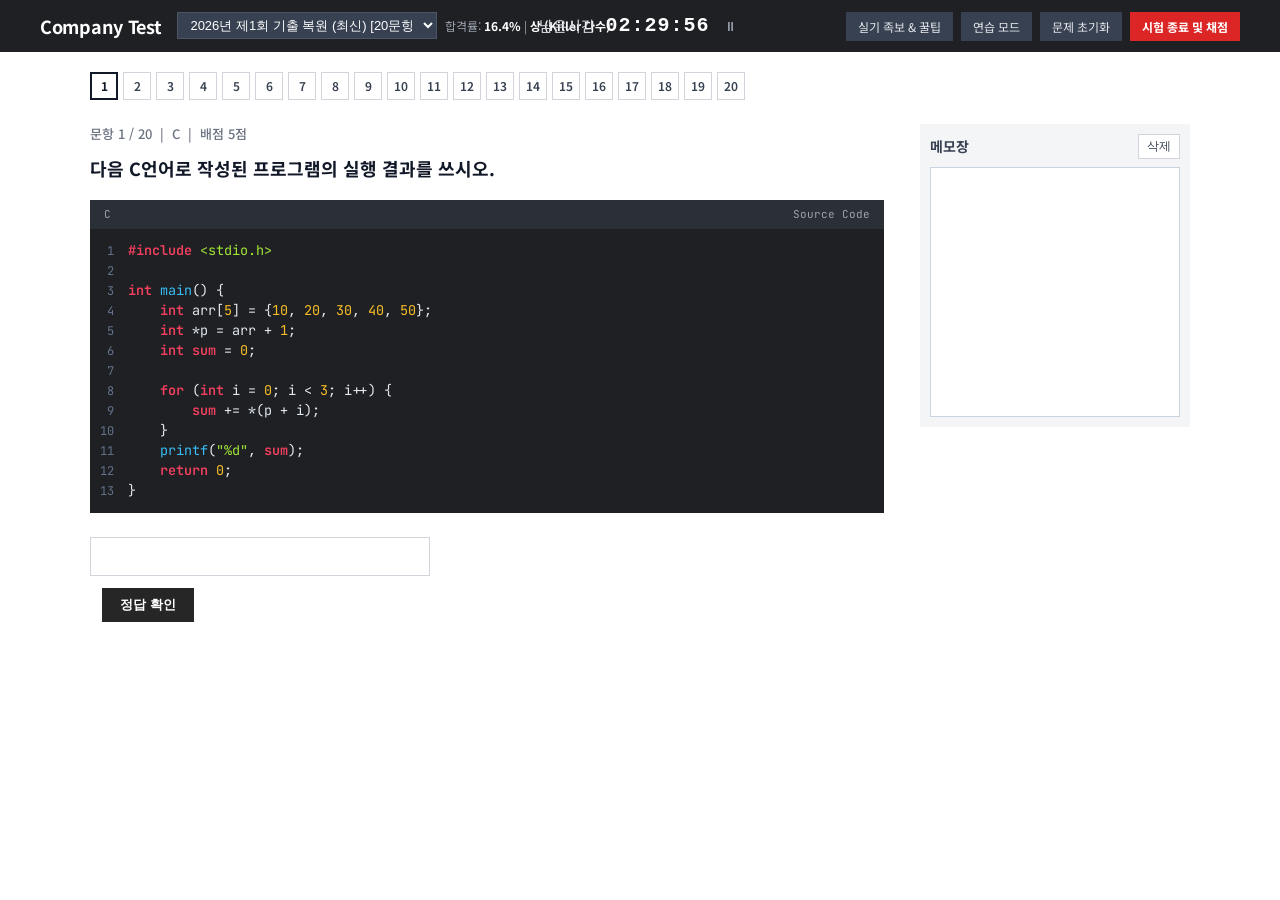
==== index.html @ 59c5ac60 "first commit" ====
<!DOCTYPE html>
<html lang="ko">
<head>
  <meta charset="UTF-8">
  <meta name="viewport" content="width=device-width, initial-scale=1.0">
  <title>정보처리기사 실기 벼락치기 - Professional CBT Test Engine</title>

  <!-- Web Fonts -->
  <link rel="preconnect" href="https://fonts.googleapis.com">
  <link rel="preconnect" href="https://fonts.gstatic.com" crossorigin>
  <link href="https://fonts.googleapis.com/css2?family=JetBrains+Mono:wght@400;600;700&family=Noto+Sans+KR:wght@400;500;600;700;800&display=swap" rel="stylesheet">
  
  <!-- Main Stylesheet -->
  <link rel="stylesheet" href="styles.css">
</head>
<body>

  <!-- Top Header Navigation (companyTest 1:1) -->
  <header class="top-header">
    <div class="header-left-group">
      <div class="header-logo">Company Test</div>
      <div class="header-subject-tabs" id="subjectTabs">
        <select id="examSelect" class="exam-select-dropdown" title="회차 선택"></select>
        <span class="exam-meta-text">합격률: <strong id="examPassRate">-</strong> | <strong id="examDifficulty">-</strong></span>
      </div>
    </div>

    <!-- Center Timer -->
    <div class="header-center-timer">
      <span class="timer-label">남은시간</span>
      <span class="timer-val" id="timerDisplay">02:30:00</span>
      <button class="timer-btn-toggle" id="btnToggleTimer" title="일시정지/재개">⏸</button>
    </div>

    <!-- Right Controls -->
    <div class="header-right-tools">
      <button class="btn-file-load" id="btnOpenCheatsheet">실기 족보 &amp; 꿀팁</button>
      <button class="btn-file-load" id="modePractice">연습 모드</button>
      <button class="btn-file-load" id="modeReal" style="display:none;">실전 모드</button>
      <button class="btn-file-load" id="btnResetExam">문제 초기화</button>
      <button class="btn-file-load btn-submit" id="btnSubmitExam">시험 종료 및 채점</button>
    </div>
  </header>

  <!-- Retake Mode Alert Banner -->
  <div class="retake-banner" id="retakeBanner" style="display: none;">
    <span id="retakeBannerText">오답 복습 모드 진행 중</span>
    <button class="btn-exit-retake" id="btnExitRetake">전체 회차로 복귀</button>
  </div>

  <!-- Main Exam Wrapper (companyTest 1:1) -->
  <div class="exam-wrapper">
    <!-- Question Boxes Bar -->
    <div class="question-boxes-bar" id="questionBoxesContainer"></div>

    <div class="main-workspace">
      <!-- Problem Section (Completely Borderless) -->
      <section class="problem-section">
        <div class="problem-meta-info">
          <span id="qNumBadge">문항 1</span> &nbsp;|&nbsp;
          <span id="qCategoryBadge">C 언어</span> &nbsp;|&nbsp;
          <span id="qPointsBadge">배점 5점</span>
        </div>

        <div class="question-prompt" id="questionPrompt">문제를 불러오는 중입니다...</div>

        <div class="passage-text" id="passageBox" style="display: none;"></div>

        <div class="code-container" id="codeContainer" style="display: none;">
          <div class="code-header">
            <span id="codeLang">C</span>
            <span>Source Code</span>
          </div>
          <pre class="code-block" id="codeBlock"></pre>
        </div>

        <div class="answer-section">
          <div class="answer-input-group" id="answerInputGroup"></div>
          <div class="answer-controls">
            <span class="answer-status-msg" id="answerStatusMsg"></span>
            <button class="btn-check-answer" id="btnCheckAnswer">정답 확인</button>
          </div>
        </div>

        <div class="explanation-card" id="explanationCard">
          <div class="exp-correct-answer" id="expCorrectAnswer"></div>
          <div class="exp-trap-box" id="expTrapBox" style="display: none;"></div>
          <div class="trace-table-container" id="expTraceContainer" style="display: none;">
            <div class="trace-box-header">
              <span class="trace-box-title">루프 변수 추적표</span>
            </div>
            <table class="trace-table" id="expTraceTable"></table>
          </div>
          <div class="exp-body-text" id="expBodyText"></div>
        </div>
      </section>

      <!-- Right Tools Column (companyTest-style Memo Pad) -->
      <aside class="tools-column">
        <div class="tool-card">
          <div class="tool-header-row">
            <span class="tool-label">메모장</span>
            <button class="btn-memo-clear" id="btnClear">삭제</button>
          </div>
          <div class="memo-canvas-box" id="memoBox">
            <canvas id="memoCanvas" width="250" height="250"></canvas>
          </div>
        </div>
      </aside>
    </div>
  </div>

  <!-- Score & Review Modal -->
  <div class="modal-backdrop" id="scoreModal">
    <div class="modal-container">
      <div class="modal-header">
        <span class="modal-title">시험 종료 및 종합 채점 결과</span>
      </div>

      <div class="modal-body">
        <div class="score-banner" id="scoreBanner">
          <div class="score-title" id="scoreTitle">최종 취득 점수</div>
          <div class="score-big-number" id="scoreBigNumber">0점</div>
          <div class="score-judgment" id="scoreJudgment">합격 여부 판정 중</div>
        </div>

        <div class="category-stats-grid">
          <div class="cat-stat-card">
            <div class="cat-stat-title">프로그래밍 (C/Java/Python)</div>
            <div class="cat-stat-score" id="progStatScore">0 / 0</div>
          </div>
          <div class="cat-stat-card">
            <div class="cat-stat-title">데이터베이스 (SQL)</div>
            <div class="cat-stat-score" id="dbStatScore">0 / 0</div>
          </div>
          <div class="cat-stat-card">
            <div class="cat-stat-title">소프트웨어 설계/보안/네트워크</div>
            <div class="cat-stat-score" id="theoryStatScore">0 / 0</div>
          </div>
        </div>

        <div class="score-question-review">
          <div style="font-size: 13.5px; font-weight: 700; color: #334155; margin-bottom: 6px;">
            문항별 정오표 (클릭 시 해당 문항으로 이동)
          </div>
          <div class="review-grid" id="reviewGrid"></div>
        </div>
      </div>

      <div class="modal-footer">
        <button class="btn-modal secondary" id="btnCloseModal">닫기</button>
        <button class="btn-modal primary" id="btnViewAllExp">해설 복습 모드</button>
        <button class="btn-modal secondary" id="btnRestartFull">처음부터 다시 풀기</button>
        <button class="btn-modal danger" id="btnRetakeWrong">🔥 틀린 문제만 다시 풀기</button>
      </div>
    </div>
  </div>

  <!-- Cheatsheet & Tips Modal -->
  <div class="modal-backdrop" id="cheatsheetModal">
    <div class="modal-container cheatsheet-modal-box">
      <div class="modal-header">
        <span class="modal-title">📑 실기 족보 요약 &amp; 벼락치기 공부 꿀팁</span>
        <button class="btn-modal-close-icon" id="btnCloseCheatsheet">✕</button>
      </div>

      <div class="cheatsheet-nav-tabs" id="csTabs">
        <button class="cs-tab-btn active" data-tab="part1">족보 1탄: SW설계/공학</button>
        <button class="cs-tab-btn" data-tab="part2">족보 2탄: DB &amp; SQL</button>
        <button class="cs-tab-btn" data-tab="part3">족보 3탄: 보안 &amp; 네트워크</button>
        <button class="cs-tab-btn" data-tab="tips">⚡ 3주 벼락치기 꿀팁</button>
      </div>

      <div class="cheatsheet-body-scroll" id="csBody"></div>

      <div class="modal-footer">
        <button class="btn-modal secondary" id="btnCloseCheatsheetBottom">닫기</button>
      </div>
    </div>
  </div>

  <!-- Data Scripts (Catalog & Rounds 2020~2026 & Themes) -->
  <script src="data/exam-index.js"></script>
  <script src="data/cheatsheet-data.js"></script>
  <script src="data/rounds/2026_1.js"></script>
  <script src="data/rounds/2026_2.js"></script>
  <script src="data/rounds/2025_3.js"></script>
  <script src="data/rounds/2025_2.js"></script>
  <script src="data/rounds/2025_1.js"></script>
  <script src="data/rounds/2024_3.js"></script>
  <script src="data/rounds/2024_2.js"></script>
  <script src="data/rounds/2024_1.js"></script>
  <script src="data/rounds/2023_all.js"></script>
  <script src="data/rounds/2022_all.js"></script>
  <script src="data/rounds/2021_all.js"></script>
  <script src="data/rounds/2020_all.js"></script>
  <script src="data/themes/killer_programming.js"></script>
  <script src="data/themes/sql_master.js"></script>
  <script src="data/themes/practical_cheatsheet.js"></script>
  <script src="data/themes/c_special.js"></script>
  <script src="data/themes/java_special.js"></script>
  <script src="data/themes/python_special.js"></script>

  <!-- Engine Scripts -->
  <script src="js/grader.js"></script>
  <script src="js/timer.js"></script>
  <script src="js/a4-pad.js"></script>
  <script src="js/app.js"></script>
</body>
</html>
---- styles.css ----
/* ==========================================================================
   Company Test - Authentic Minimalist CBT Styling (선 없는 간결한 디자인)
   ========================================================================== */

:root {
  --font-headline: 'Noto Sans KR', -apple-system, BlinkMacSystemFont, "Segoe UI", Roboto, sans-serif;
  --font-text: 'Noto Sans KR', -apple-system, BlinkMacSystemFont, "Segoe UI", Roboto, sans-serif;
  --font-mono: 'JetBrains Mono', 'Consolas', 'Courier New', monospace;

  --bg-page: #ffffff;
  --header-bg: #1e2024;
  --header-text: #ffffff;
  --text-main: #222222;
  --text-sub: #555555;
  --text-muted: #888888;
  --tool-bg: #f4f5f7;
  --answered-gray: #6b7280;
  --current-border: #111827;
  --btn-next-bg: #262626;
  --calc-op-bg: #e5e7eb;
  --border-color: #cbd5e1;
}

* {
  box-sizing: border-box;
  margin: 0;
  padding: 0;
}

body {
  font-family: var(--font-text);
  background-color: var(--bg-page);
  color: var(--text-main);
  line-height: 1.6;
  user-select: none;
  min-width: 1100px;
}

/* ==========================================================================
   Top Header (companyTest 1:1)
   ========================================================================== */
header.top-header {
  background-color: var(--header-bg);
  height: 52px;
  display: flex;
  align-items: center;
  justify-content: space-between;
  padding: 0 40px;
  position: relative;
}

.header-left-group {
  display: flex;
  align-items: center;
  gap: 16px;
}

.header-logo {
  color: #ffffff;
  font-size: 18px;
  font-weight: 700;
  letter-spacing: -0.3px;
  white-space: nowrap;
}

.header-subject-tabs {
  display: flex;
  align-items: center;
  gap: 8px;
}

.exam-select-dropdown {
  background: #374151;
  color: #ffffff;
  border: 1px solid #4b5563;
  padding: 4px 8px;
  font-size: 13px;
  border-radius: 0;
  outline: none;
  cursor: pointer;
  max-width: 260px;
}

.exam-meta-text {
  font-size: 12px;
  color: #9ca3af;
  white-space: nowrap;
}

.exam-meta-text strong {
  color: #ffffff;
}

.header-center-timer {
  position: absolute;
  left: 50%;
  transform: translateX(-50%);
  color: var(--header-text);
  display: flex;
  align-items: center;
  gap: 10px;
}

.timer-label {
  font-size: 15px;
  color: #d1d5db;
  font-weight: 400;
}

.timer-val {
  font-family: "Courier New", Courier, monospace;
  font-size: 20px;
  font-weight: 700;
  color: #ffffff;
  letter-spacing: 1px;
}

.timer-btn-toggle {
  background: none;
  border: none;
  color: #9ca3af;
  cursor: pointer;
  font-size: 13px;
  padding: 2px 4px;
}

.timer-btn-toggle:hover {
  color: #ffffff;
}

.header-right-tools {
  display: flex;
  align-items: center;
  gap: 8px;
}

.btn-file-load {
  background: #374151;
  color: #e5e7eb;
  border: none;
  font-size: 12px;
  padding: 6px 12px;
  cursor: pointer;
  border-radius: 0;
  white-space: nowrap;
  font-family: var(--font-text);
  transition: background-color 0.1s;
}

.btn-file-load:hover {
  background: #4b5563;
}

.btn-file-load.btn-submit {
  background: #dc2626;
  color: #ffffff;
  font-weight: 700;
}

.btn-file-load.btn-submit:hover {
  background: #b91c1c;
}

/* Retake Alert Banner */
.retake-banner {
  background-color: #fff7ed;
  border-bottom: 1px solid #fed7aa;
  padding: 8px 40px;
  display: flex;
  align-items: center;
  justify-content: space-between;
  font-size: 13px;
  color: #c2410c;
  font-weight: 600;
}

.btn-exit-retake {
  background: #c2410c;
  color: #ffffff;
  border: none;
  font-size: 12px;
  padding: 4px 10px;
  cursor: pointer;
  border-radius: 0;
}

/* ==========================================================================
   Exam Wrapper & Navigation Bar (companyTest 1:1)
   ========================================================================== */
.exam-wrapper {
  width: 1100px;
  max-width: 1100px;
  margin: 0 auto;
  padding: 20px 0 60px 0;
}

.question-boxes-bar {
  display: flex;
  align-items: center;
  gap: 5px;
  margin-bottom: 24px;
  flex-wrap: wrap;
}

.q-box {
  width: 28px;
  height: 28px;
  border: 1px solid #d1d5db;
  background-color: #ffffff;
  color: #374151;
  border-radius: 0;
  display: flex;
  align-items: center;
  justify-content: center;
  font-size: 12px;
  font-weight: 600;
  cursor: pointer;
  outline: none;
  transition: all 0.1s ease;
}

.q-box:hover {
  border-color: #9ca3af;
}

.q-box.current {
  border: 2px solid var(--current-border) !important;
  color: var(--current-border);
  font-weight: 700;
}

.q-box.answered {
  background-color: var(--answered-gray) !important;
  color: #ffffff !important;
  border-color: var(--answered-gray) !important;
}

.q-box.answered.current {
  border: 2px solid var(--current-border) !important;
}

.q-box.correct {
  background-color: #15803d !important;
  color: #ffffff !important;
  border-color: #15803d !important;
}

.q-box.incorrect {
  background-color: #dc2626 !important;
  color: #ffffff !important;
  border-color: #dc2626 !important;
}

.q-box.partial {
  background-color: #d97706 !important;
  color: #ffffff !important;
  border-color: #d97706 !important;
}

/* ==========================================================================
   Main Workspace & Problem Section (선 없는 간결한 디자인)
   ========================================================================== */
.main-workspace {
  display: flex;
  justify-content: space-between;
  align-items: flex-start;
  gap: 36px;
}

/* Problem Section - Completely Borderless */
.problem-section {
  flex: 1;
  min-width: 0;
  user-select: text;
}

.problem-meta-info {
  font-size: 13px;
  color: #6b7280;
  margin-bottom: 10px;
  font-weight: 500;
}

.question-prompt {
  font-size: 18px;
  font-weight: 700;
  color: #111827;
  margin-bottom: 18px;
  line-height: 1.5;
  word-break: keep-all;
}

.passage-text {
  font-size: 15px;
  line-height: 1.8;
  color: #27272a;
  margin-bottom: 24px;
  background-color: #f4f5f7;
  padding: 16px 20px;
  border-radius: 0;
  white-space: pre-line;
  word-break: keep-all;
}

.passage-text table {
  width: 100%;
  border-collapse: collapse;
  margin: 10px 0;
  background: #ffffff;
  font-size: 13px;
}

.passage-text th,
.passage-text td {
  border: 1px solid #cbd5e1;
  padding: 6px 10px;
  text-align: center;
}

.passage-text th {
  background-color: #f1f5f9;
  font-weight: 600;
}

/* Code Container - Flat & clean */
.code-container {
  background-color: #1e2024;
  margin-bottom: 24px;
  border-radius: 0;
  overflow-x: auto;
}

.code-header {
  display: flex;
  justify-content: space-between;
  padding: 6px 14px;
  background-color: #2b2f36;
  color: #9ca3af;
  font-size: 11px;
  font-family: var(--font-mono);
}

.code-block {
  padding: 12px 0;
  margin: 0;
  overflow-x: auto;
  font-family: var(--font-mono);
  font-size: 13.5px;
  color: #e2e8f0;
  background: transparent;
}

.code-line {
  display: flex;
  align-items: baseline;
  line-height: 1.48;
  min-height: 1.48em;
  width: max-content;
  min-width: 100%;
  padding: 0 16px 0 0;
}

.code-line:hover {
  background-color: rgba(255, 255, 255, 0.04);
}

.code-line-num {
  display: inline-block;
  width: 3.2em;
  min-width: 3.2em;
  flex-shrink: 0;
  text-align: right;
  padding-right: 1.2em;
  color: #64748b;
  user-select: none;
  font-size: 12px;
}

.code-line-content {
  flex: 1;
  white-space: pre;
  line-height: inherit;
  font-family: inherit;
}

/* Syntax Highlighting */
.c-kw { color: #f43f5e; font-weight: 600; }
.c-fn { color: #38bdf8; }
.c-str { color: #a3e635; }
.c-num { color: #fbbf24; }
.c-com { color: #64748b; font-style: italic; }
.c-type { color: #c084fc; font-weight: 500; }

/* Subjective Answer Section - Minimal */
.answer-section {
  margin-top: 24px;
  margin-bottom: 24px;
}

.answer-input-group {
  display: flex;
  flex-direction: column;
  gap: 8px;
  margin-bottom: 12px;
}

.answer-row {
  display: flex;
  align-items: center;
  gap: 8px;
}

.answer-blank-label {
  font-size: 14px;
  font-weight: 700;
  color: #374151;
}

.exam-input-text {
  width: 340px;
  max-width: 100%;
  padding: 8px 12px;
  font-size: 15px;
  border: 1px solid #d1d5db;
  border-radius: 0;
  background-color: #ffffff;
  color: #111827;
  outline: none;
  font-family: var(--font-text);
}

.exam-input-text:focus {
  border-color: #111827;
}

.answer-controls {
  display: flex;
  align-items: center;
  gap: 12px;
}

.btn-check-answer {
  padding: 8px 18px;
  font-size: 13px;
  font-weight: 600;
  background-color: #262626;
  color: #ffffff;
  border: none;
  border-radius: 0;
  cursor: pointer;
}

.btn-check-answer:hover {
  background-color: #3f3f46;
}

.answer-status-msg {
  font-size: 14px;
  font-weight: 600;
}

.answer-status-msg.correct { color: #16a34a; }
.answer-status-msg.incorrect { color: #dc2626; }
.answer-status-msg.partial { color: #d97706; }

/* Explanation Section - Simple flat left-border block */
.explanation-card {
  display: none;
  margin-top: 24px;
  padding: 16px 20px;
  background-color: #f9fafb;
  border-left: 3px solid #111827;
  border-radius: 0;
}

.explanation-card.show {
  display: block;
}

.exp-correct-answer {
  font-size: 15px;
  font-weight: 700;
  color: #16a34a;
  margin-bottom: 10px;
}

.exp-body-text {
  font-size: 14px;
  line-height: 1.7;
  color: #374151;
}

.exp-trap-box {
  background-color: #fef2f2;
  padding: 10px 14px;
  margin-bottom: 12px;
  font-size: 13px;
  color: #991b1b;
}

.trace-table-container {
  margin: 14px 0;
}

.trace-box-title {
  font-size: 13px;
  font-weight: 700;
  color: #4b5563;
  margin-bottom: 6px;
  display: block;
}

.trace-table {
  width: 100%;
  border-collapse: collapse;
  background: #ffffff;
  font-size: 13px;
}

.trace-table th,
.trace-table td {
  border: 1px solid #cbd5e1;
  padding: 6px 10px;
  text-align: center;
}

.trace-table th {
  background-color: #f1f5f9;
  font-weight: 600;
}

/* ==========================================================================
   Right Tools Column (companyTest 1:1)
   ========================================================================== */
.tools-column {
  width: 270px;
  flex-shrink: 0;
  display: flex;
  flex-direction: column;
  gap: 14px;
}

.tool-card {
  background-color: var(--tool-bg);
  padding: 10px;
  border-radius: 0;
  display: flex;
  flex-direction: column;
  align-items: center;
  width: 100%;
  border: none;
  box-shadow: none;
}

.tool-header-row {
  width: 250px;
  display: flex;
  align-items: center;
  justify-content: space-between;
  margin-bottom: 8px;
}

.tool-label {
  font-size: 14px;
  font-weight: 700;
  color: #374151;
}

.btn-memo-clear {
  font-size: 12px;
  padding: 3px 8px;
  border: 1px solid #d1d5db;
  background: #ffffff;
  color: #374151;
  border-radius: 0;
  cursor: pointer;
}

.btn-memo-clear:hover {
  background-color: #f3f4f6;
}

.memo-canvas-box {
  width: 250px;
  height: 250px;
  border: 1px solid #cbd5e1;
  border-radius: 0;
  background-color: #ffffff;
  cursor: crosshair;
  overflow: hidden;
}

#memoCanvas {
  width: 250px;
  height: 250px;
  display: block;
}

/* ==========================================================================
   Modals (Score & Cheatsheet)
   ========================================================================== */
.modal-backdrop {
  position: fixed;
  inset: 0;
  background: rgba(0, 0, 0, 0.5);
  display: none;
  align-items: center;
  justify-content: center;
  z-index: 100;
}

.modal-backdrop.show,
.modal-backdrop.open {
  display: flex;
}

.modal-container,
.modal-content {
  background: #ffffff;
  width: 720px;
  max-width: 95vw;
  max-height: 85vh;
  overflow-y: auto;
  padding: 24px;
  border-radius: 0;
  box-shadow: 0 10px 25px rgba(0, 0, 0, 0.2);
}

.modal-header {
  font-size: 18px;
  font-weight: 700;
  margin-bottom: 16px;
  color: #111827;
}

.modal-body {
  font-size: 14px;
  line-height: 1.7;
}

.modal-footer {
  margin-top: 24px;
  display: flex;
  justify-content: flex-end;
  gap: 10px;
}

.modal-close-btn,
.btn-modal-close {
  padding: 8px 18px;
  background: #262626;
  color: #ffffff;
  border: none;
  border-radius: 0;
  cursor: pointer;
  font-size: 13px;
  font-weight: 600;
}

.modal-close-btn:hover,
.btn-modal-close:hover {
  background: #3f3f46;
}

.btn-modal-retake {
  padding: 8px 18px;
  background: #c2410c;
  color: #ffffff;
  border: none;
  border-radius: 0;
  cursor: pointer;
  font-size: 13px;
  font-weight: 600;
}

.score-banner {
  background: #f8fafc;
  border-left: 4px solid #111827;
  padding: 16px;
  margin-bottom: 20px;
}

.score-big-number {
  font-size: 32px;
  font-weight: 800;
  color: #111827;
  margin: 6px 0;
}

.review-grid {
  display: grid;
  grid-template-columns: repeat(5, 1fr);
  gap: 8px;
  margin-top: 14px;
}

.review-item {
  border: 1px solid #d1d5db;
  padding: 8px;
  text-align: center;
  font-size: 12px;
  cursor: pointer;
}

.review-item.correct { background: #dcfce7; border-color: #86efac; color: #15803d; }
.review-item.incorrect { background: #fee2e2; border-color: #fca5a5; color: #b91c1c; }
.review-item.partial { background: #fef3c7; border-color: #fcd34d; color: #b45309; }

/* Cheatsheet Modal Tabs */
.cheatsheet-tabs {
  display: flex;
  gap: 4px;
  border-bottom: 2px solid #e5e7eb;
  margin-bottom: 16px;
}

.tab-btn {
  padding: 8px 14px;
  font-size: 13px;
  font-weight: 600;
  border: none;
  background: none;
  color: #6b7280;
  cursor: pointer;
  border-radius: 0;
}

.tab-btn.active {
  color: #111827;
  border-bottom: 2px solid #111827;
  margin-bottom: -2px;
}
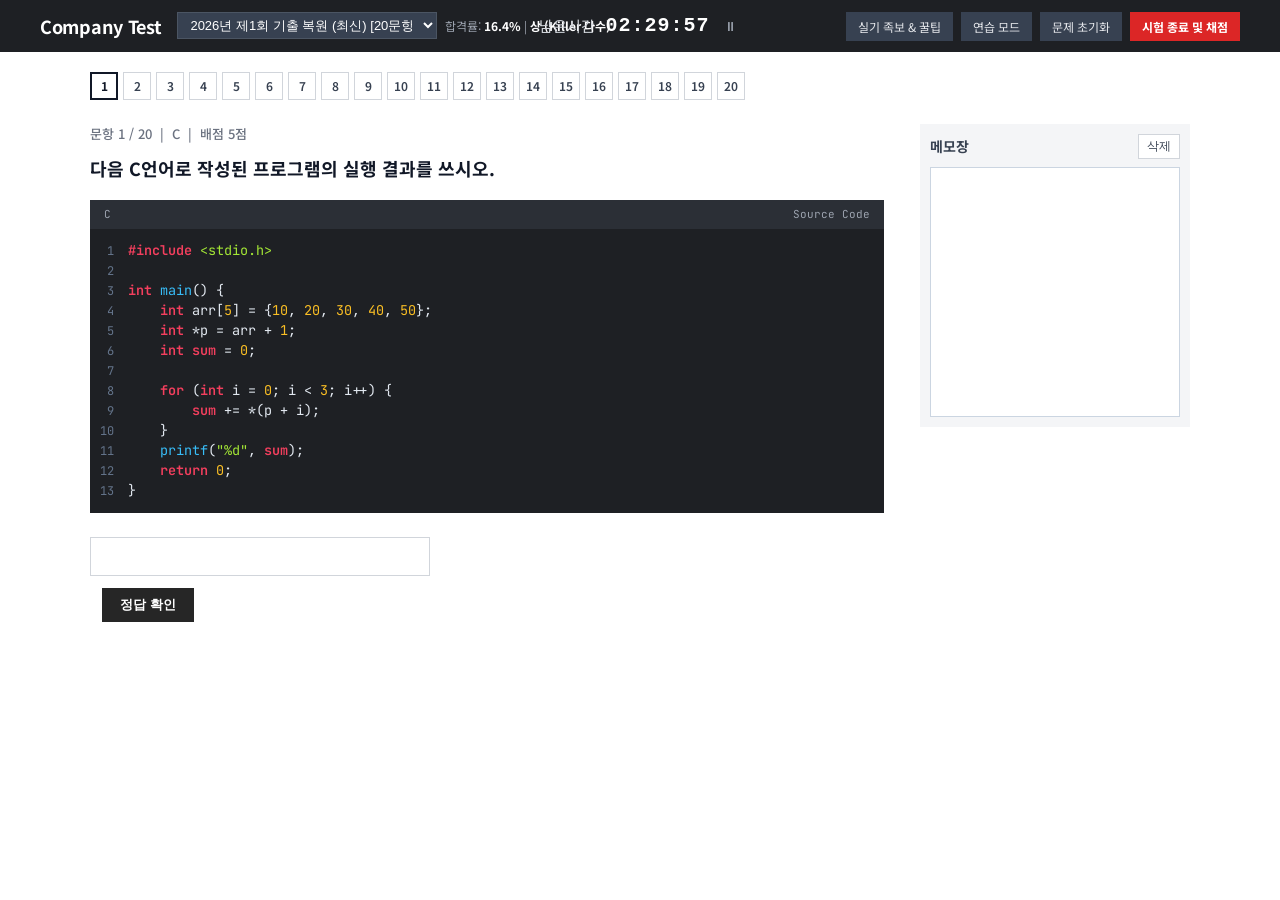
==== commit e2cb7590: "feat: 2020~2023년 13개 기출 회차 전수 복원 및 525문항 체계 구축" ====
--- a/index.html
+++ b/index.html
@@ -190,10 +190,19 @@
   <script src="data/rounds/2024_3.js"></script>
   <script src="data/rounds/2024_2.js"></script>
   <script src="data/rounds/2024_1.js"></script>
-  <script src="data/rounds/2023_all.js"></script>
-  <script src="data/rounds/2022_all.js"></script>
-  <script src="data/rounds/2021_all.js"></script>
-  <script src="data/rounds/2020_all.js"></script>
+  <script src="data/rounds/2023_3.js"></script>
+  <script src="data/rounds/2023_2.js"></script>
+  <script src="data/rounds/2023_1.js"></script>
+  <script src="data/rounds/2022_3.js"></script>
+  <script src="data/rounds/2022_2.js"></script>
+  <script src="data/rounds/2022_1.js"></script>
+  <script src="data/rounds/2021_3.js"></script>
+  <script src="data/rounds/2021_2.js"></script>
+  <script src="data/rounds/2021_1.js"></script>
+  <script src="data/rounds/2020_4.js"></script>
+  <script src="data/rounds/2020_3.js"></script>
+  <script src="data/rounds/2020_2.js"></script>
+  <script src="data/rounds/2020_1.js"></script>
   <script src="data/themes/killer_programming.js"></script>
   <script src="data/themes/sql_master.js"></script>
   <script src="data/themes/practical_cheatsheet.js"></script>
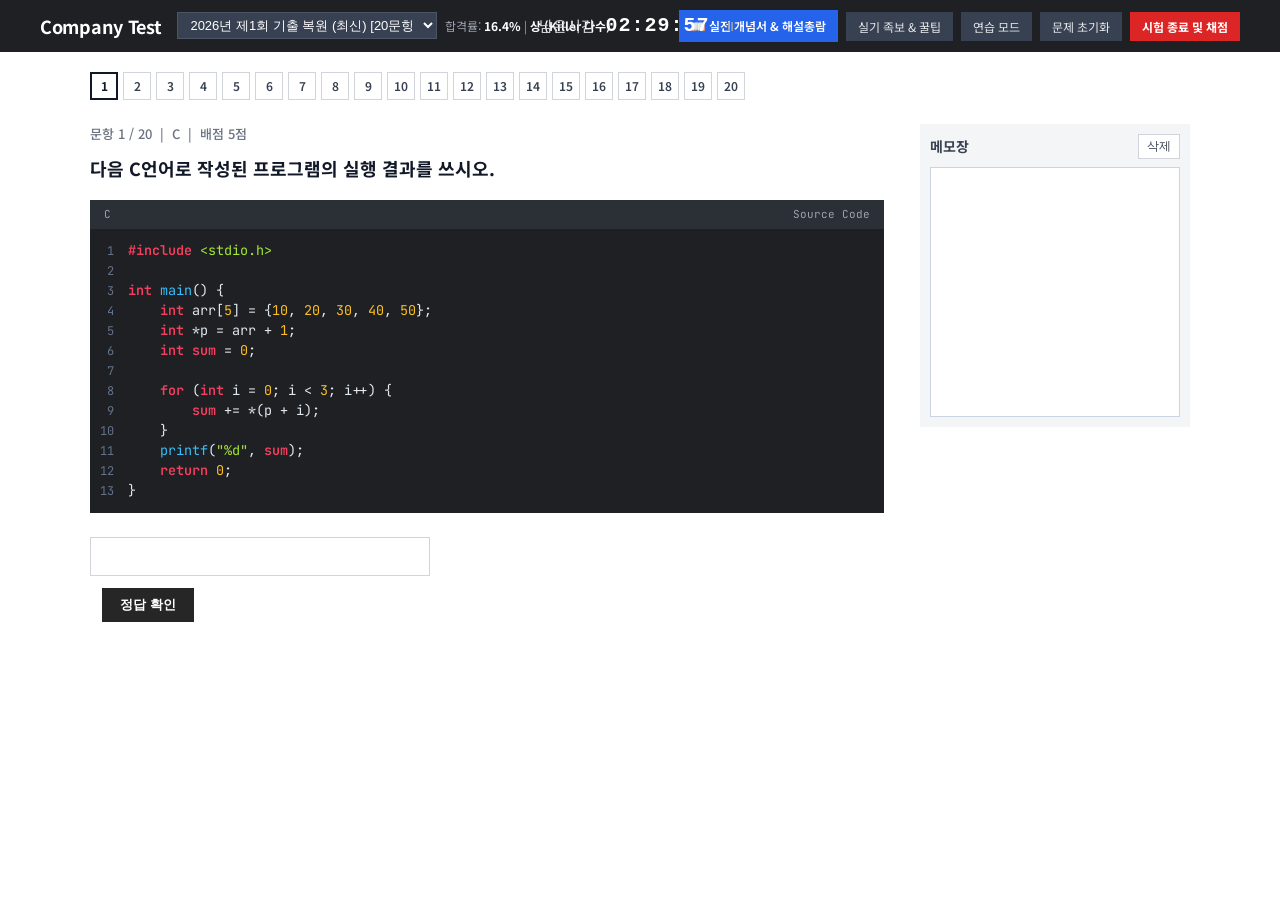
==== commit 692a4201: "feat: 5대 단원 핵심 개념서 및 기출 해설총람 구축 (study.html & docs 수식 가독성 최적화)" ====
--- a/index.html
+++ b/index.html
@@ -34,6 +34,7 @@
 
     <!-- Right Controls -->
     <div class="header-right-tools">
+      <a href="study.html" class="btn-file-load btn-study-link" style="text-decoration:none; display:inline-flex; align-items:center; background:#2563eb; color:#ffffff; font-weight:600;" title="5대 단원 핵심 개념서 및 전 회차 해설총람">📖 실전 개념서 &amp; 해설총람</a>
       <button class="btn-file-load" id="btnOpenCheatsheet">실기 족보 &amp; 꿀팁</button>
       <button class="btn-file-load" id="modePractice">연습 모드</button>
       <button class="btn-file-load" id="modeReal" style="display:none;">실전 모드</button>
--- a/styles.css
+++ b/styles.css
@@ -161,6 +161,10 @@
   background: #b91c1c;
 }
 
+.btn-file-load.btn-study-link:hover {
+  background: #1d4ed8 !important;
+}
+
 /* Retake Alert Banner */
 .retake-banner {
   background-color: #fff7ed;
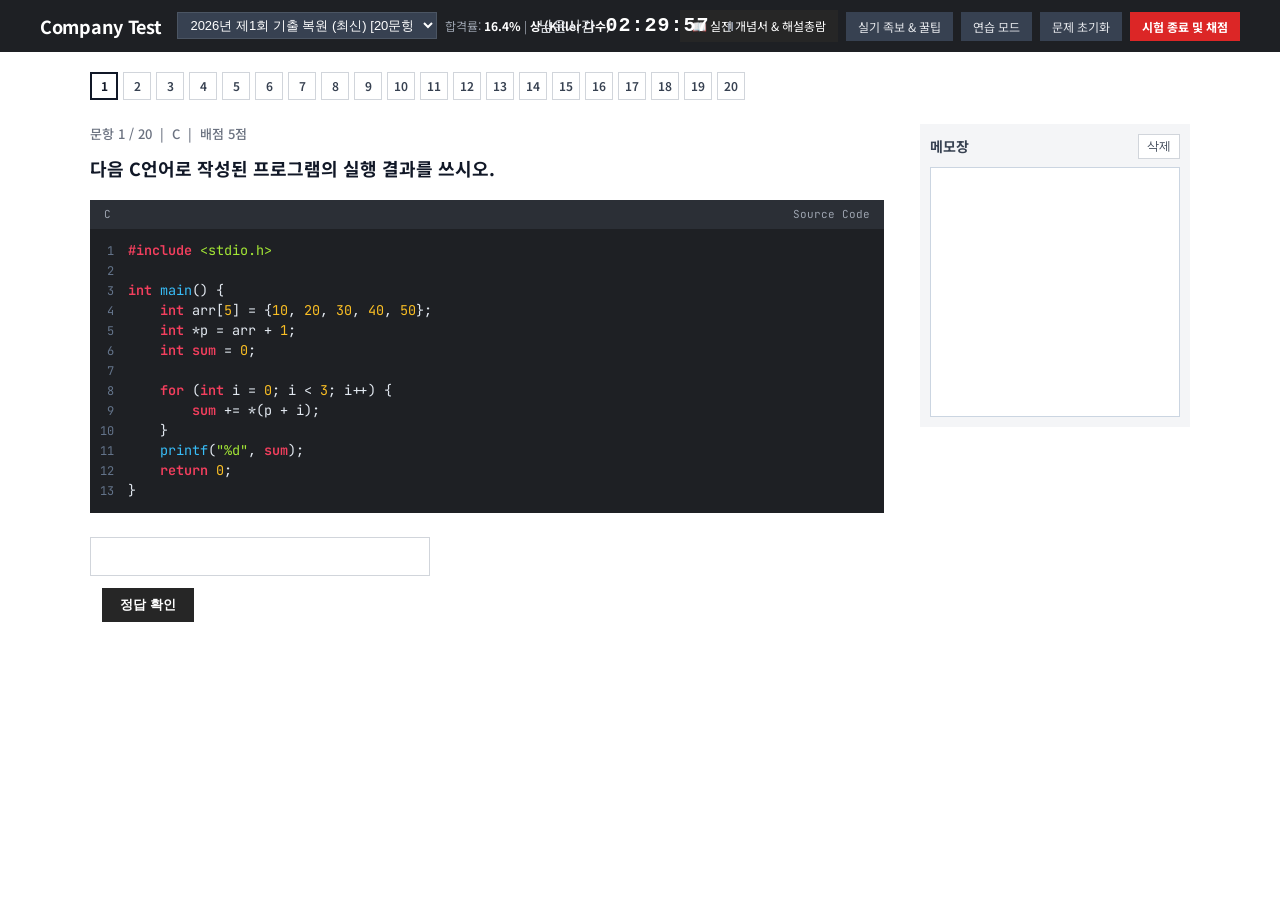
==== commit f1238cf8: "style: unify study.html theme with index.html minimalist CBT design system" ====
--- a/index.html
+++ b/index.html
@@ -34,7 +34,7 @@
 
     <!-- Right Controls -->
     <div class="header-right-tools">
-      <a href="study.html" class="btn-file-load btn-study-link" style="text-decoration:none; display:inline-flex; align-items:center; background:#2563eb; color:#ffffff; font-weight:600;" title="5대 단원 핵심 개념서 및 전 회차 해설총람">📖 실전 개념서 &amp; 해설총람</a>
+      <a href="study.html" class="btn-file-load btn-study-link" style="text-decoration:none; display:inline-flex; align-items:center;" title="5대 단원 핵심 개념서 및 전 회차 해설총람">📖 실전 개념서 &amp; 해설총람</a>
       <button class="btn-file-load" id="btnOpenCheatsheet">실기 족보 &amp; 꿀팁</button>
       <button class="btn-file-load" id="modePractice">연습 모드</button>
       <button class="btn-file-load" id="modeReal" style="display:none;">실전 모드</button>
--- a/styles.css
+++ b/styles.css
@@ -161,8 +161,13 @@
   background: #b91c1c;
 }
 
+.btn-file-load.btn-study-link {
+  background: #262626;
+  color: #ffffff;
+}
+
 .btn-file-load.btn-study-link:hover {
-  background: #1d4ed8 !important;
+  background: #3f3f46;
 }
 
 /* Retake Alert Banner */
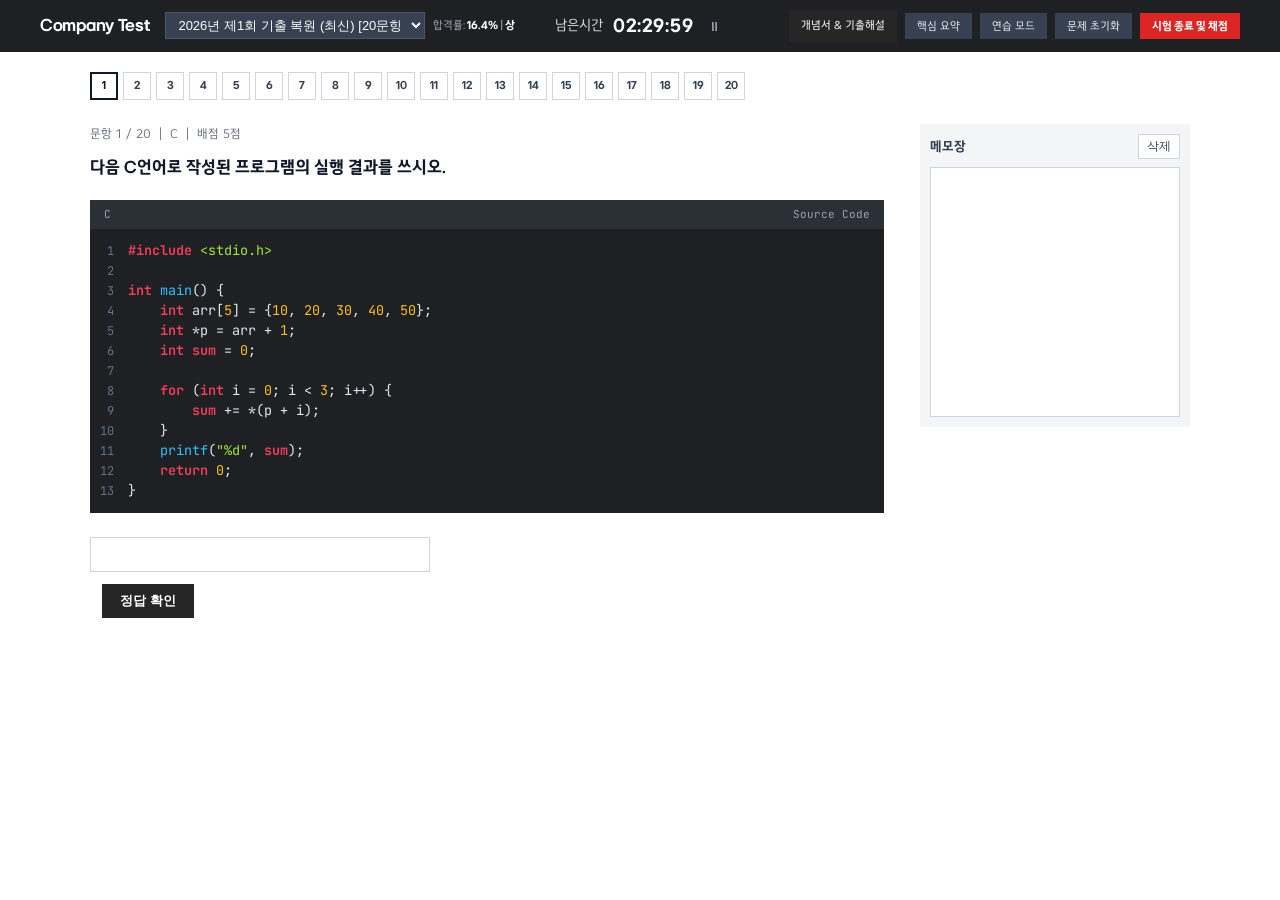
==== commit b31c7d2e: "Apply LG EI fonts, clean up exaggerated wording, and add smooth menu/sidebar animations" ====
--- a/index.html
+++ b/index.html
@@ -3,7 +3,11 @@
 <head>
   <meta charset="UTF-8">
   <meta name="viewport" content="width=device-width, initial-scale=1.0">
-  <title>정보처리기사 실기 벼락치기 - Professional CBT Test Engine</title>
+  <title>정보처리기사 실기 CBT - 실전 모의고사 &amp; 기출 문제은행</title>
+
+  <!-- Preload LG EI Web Fonts -->
+  <link rel="preload" href="fonts/LGEIText-Regular.woff2" as="font" type="font/woff2" crossorigin>
+  <link rel="preload" href="fonts/LGEIHeadline-Bold.woff2" as="font" type="font/woff2" crossorigin>
 
   <!-- Web Fonts -->
   <link rel="preconnect" href="https://fonts.googleapis.com">
@@ -34,8 +38,8 @@
 
     <!-- Right Controls -->
     <div class="header-right-tools">
-      <a href="study.html" class="btn-file-load btn-study-link" style="text-decoration:none; display:inline-flex; align-items:center;" title="5대 단원 핵심 개념서 및 전 회차 해설총람">📖 실전 개념서 &amp; 해설총람</a>
-      <button class="btn-file-load" id="btnOpenCheatsheet">실기 족보 &amp; 꿀팁</button>
+      <a href="study.html" class="btn-file-load btn-study-link" style="text-decoration:none; display:inline-flex; align-items:center;" title="단원별 개념서 및 기출 해설">개념서 &amp; 기출해설</a>
+      <button class="btn-file-load" id="btnOpenCheatsheet">핵심 요약</button>
       <button class="btn-file-load" id="modePractice">연습 모드</button>
       <button class="btn-file-load" id="modeReal" style="display:none;">실전 모드</button>
       <button class="btn-file-load" id="btnResetExam">문제 초기화</button>
@@ -152,7 +156,7 @@
         <button class="btn-modal secondary" id="btnCloseModal">닫기</button>
         <button class="btn-modal primary" id="btnViewAllExp">해설 복습 모드</button>
         <button class="btn-modal secondary" id="btnRestartFull">처음부터 다시 풀기</button>
-        <button class="btn-modal danger" id="btnRetakeWrong">🔥 틀린 문제만 다시 풀기</button>
+        <button class="btn-modal danger" id="btnRetakeWrong">틀린 문제 다시 풀기</button>
       </div>
     </div>
   </div>
@@ -161,15 +165,15 @@
   <div class="modal-backdrop" id="cheatsheetModal">
     <div class="modal-container cheatsheet-modal-box">
       <div class="modal-header">
-        <span class="modal-title">📑 실기 족보 요약 &amp; 벼락치기 공부 꿀팁</span>
+        <span class="modal-title">실기 핵심 요약 &amp; 학습 가이드</span>
         <button class="btn-modal-close-icon" id="btnCloseCheatsheet">✕</button>
       </div>
 
       <div class="cheatsheet-nav-tabs" id="csTabs">
-        <button class="cs-tab-btn active" data-tab="part1">족보 1탄: SW설계/공학</button>
-        <button class="cs-tab-btn" data-tab="part2">족보 2탄: DB &amp; SQL</button>
-        <button class="cs-tab-btn" data-tab="part3">족보 3탄: 보안 &amp; 네트워크</button>
-        <button class="cs-tab-btn" data-tab="tips">⚡ 3주 벼락치기 꿀팁</button>
+        <button class="cs-tab-btn active" data-tab="part1">요약 1: SW설계/공학</button>
+        <button class="cs-tab-btn" data-tab="part2">요약 2: DB &amp; SQL</button>
+        <button class="cs-tab-btn" data-tab="part3">요약 3: 보안 &amp; 네트워크</button>
+        <button class="cs-tab-btn" data-tab="tips">시험 대비 가이드</button>
       </div>
 
       <div class="cheatsheet-body-scroll" id="csBody"></div>
--- a/styles.css
+++ b/styles.css
@@ -2,10 +2,50 @@
    Company Test - Authentic Minimalist CBT Styling (선 없는 간결한 디자인)
    ========================================================================== */
 
+@font-face {
+  font-family: 'LG EI Headline';
+  src: url('fonts/LGEIHeadline-Bold.woff2') format('woff2');
+  font-weight: 700;
+  font-style: normal;
+  font-display: swap;
+}
+
+@font-face {
+  font-family: 'LG EI Headline';
+  src: url('fonts/LGEIHeadline-Regular.woff2') format('woff2');
+  font-weight: 400;
+  font-style: normal;
+  font-display: swap;
+}
+
+@font-face {
+  font-family: 'LG EI Text';
+  src: url('fonts/LGEIText-Regular.woff2') format('woff2');
+  font-weight: 400;
+  font-style: normal;
+  font-display: swap;
+}
+
+@font-face {
+  font-family: 'LG EI Text';
+  src: url('fonts/LGEIText-SemiBold.woff2') format('woff2');
+  font-weight: 600;
+  font-style: normal;
+  font-display: swap;
+}
+
+@font-face {
+  font-family: 'LG EI Text';
+  src: url('fonts/LGEIText-Bold.woff2') format('woff2');
+  font-weight: 700;
+  font-style: normal;
+  font-display: swap;
+}
+
 :root {
-  --font-headline: 'Noto Sans KR', -apple-system, BlinkMacSystemFont, "Segoe UI", Roboto, sans-serif;
-  --font-text: 'Noto Sans KR', -apple-system, BlinkMacSystemFont, "Segoe UI", Roboto, sans-serif;
-  --font-mono: 'JetBrains Mono', 'Consolas', 'Courier New', monospace;
+  --font-headline: 'LG EI Headline', 'LG EI Text', 'Noto Sans KR', sans-serif;
+  --font-text: 'LG EI Text', 'Noto Sans KR', -apple-system, BlinkMacSystemFont, 'Segoe UI', Roboto, sans-serif;
+  --font-mono: 'JetBrains Mono', Consolas, 'Courier New', monospace;
 
   --bg-page: #ffffff;
   --header-bg: #1e2024;
@@ -21,6 +61,10 @@
   --border-color: #cbd5e1;
 }
 
+h1, h2, h3, h4, h5, h6 {
+  font-family: var(--font-headline);
+}
+
 * {
   box-sizing: border-box;
   margin: 0;
@@ -36,10 +80,15 @@
   min-width: 1100px;
 }
 
+em, i, cite, address, var {
+  font-style: normal;
+}
+
 /* ==========================================================================
    Top Header (companyTest 1:1)
    ========================================================================== */
 header.top-header {
+  font-family: var(--font-headline);
   background-color: var(--header-bg);
   height: 52px;
   display: flex;
@@ -56,6 +105,7 @@
 }
 
 .header-logo {
+  font-family: var(--font-headline);
   color: #ffffff;
   font-size: 18px;
   font-weight: 700;
@@ -108,7 +158,7 @@
 }
 
 .timer-val {
-  font-family: "Courier New", Courier, monospace;
+  font-family: var(--font-headline);
   font-size: 20px;
   font-weight: 700;
   color: #ffffff;
@@ -144,14 +194,16 @@
   border-radius: 0;
   white-space: nowrap;
   font-family: var(--font-text);
-  transition: background-color 0.1s;
+  transition: background-color 0.2s cubic-bezier(0.22, 1, 0.36, 1), color 0.2s ease, transform 0.18s ease;
 }
 
 .btn-file-load:hover {
   background: #4b5563;
+  transform: translateY(-1px);
 }
 
 .btn-file-load.btn-submit {
+  font-family: var(--font-headline);
   background: #dc2626;
   color: #ffffff;
   font-weight: 700;
@@ -212,6 +264,7 @@
 }
 
 .q-box {
+  font-family: var(--font-headline);
   width: 28px;
   height: 28px;
   border: 1px solid #d1d5db;
@@ -225,11 +278,12 @@
   font-weight: 600;
   cursor: pointer;
   outline: none;
-  transition: all 0.1s ease;
+  transition: background-color 0.18s cubic-bezier(0.22, 1, 0.36, 1), color 0.18s ease, border-color 0.18s ease, transform 0.18s cubic-bezier(0.22, 1, 0.36, 1);
 }
 
 .q-box:hover {
   border-color: #9ca3af;
+  transform: translateY(-1px);
 }
 
 .q-box.current {
@@ -291,6 +345,7 @@
 }
 
 .question-prompt {
+  font-family: var(--font-headline);
   font-size: 18px;
   font-weight: 700;
   color: #111827;
@@ -397,7 +452,7 @@
 .c-fn { color: #38bdf8; }
 .c-str { color: #a3e635; }
 .c-num { color: #fbbf24; }
-.c-com { color: #64748b; font-style: italic; }
+.c-com { color: #64748b; font-style: normal; }
 .c-type { color: #c084fc; font-weight: 500; }
 
 /* Subjective Answer Section - Minimal */
@@ -487,10 +542,15 @@
 }
 
 .exp-correct-answer {
+  font-family: var(--font-text);
   font-size: 15px;
   font-weight: 700;
   color: #16a34a;
   margin-bottom: 10px;
+}
+
+.exp-correct-answer strong {
+  font-family: var(--font-headline);
 }
 
 .exp-body-text {
@@ -636,10 +696,15 @@
 }
 
 .modal-header {
+  font-family: var(--font-headline);
   font-size: 18px;
   font-weight: 700;
   margin-bottom: 16px;
   color: #111827;
+}
+
+.modal-title {
+  font-family: var(--font-headline);
 }
 
 .modal-body {
@@ -690,10 +755,21 @@
 }
 
 .score-big-number {
+  font-family: var(--font-headline);
   font-size: 32px;
   font-weight: 800;
   color: #111827;
   margin: 6px 0;
+}
+
+.cat-stat-title {
+  font-family: var(--font-headline);
+  font-size: 13px;
+  font-weight: 700;
+}
+
+.score-judgment {
+  font-family: var(--font-headline);
 }
 
 .review-grid {
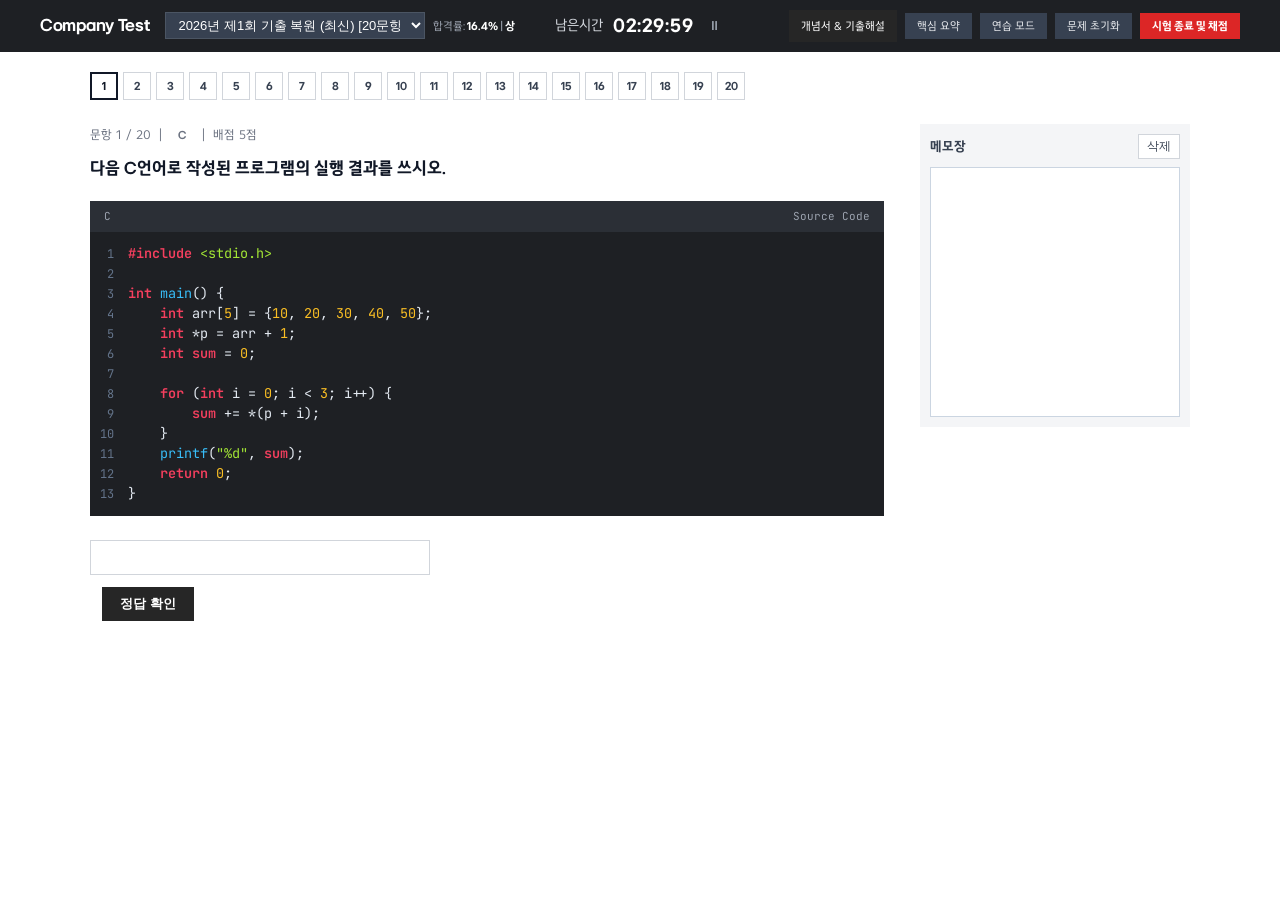
==== commit 2daa86bf: "Clean up dead code, remove print feature, and optimize styles and fonts" ====
--- a/index.html
+++ b/index.html
@@ -12,7 +12,7 @@
   <!-- Web Fonts -->
   <link rel="preconnect" href="https://fonts.googleapis.com">
   <link rel="preconnect" href="https://fonts.gstatic.com" crossorigin>
-  <link href="https://fonts.googleapis.com/css2?family=JetBrains+Mono:wght@400;600;700&family=Noto+Sans+KR:wght@400;500;600;700;800&display=swap" rel="stylesheet">
+  <link href="https://fonts.googleapis.com/css2?family=JetBrains+Mono:wght@400;600;700&display=swap" rel="stylesheet">
   
   <!-- Main Stylesheet -->
   <link rel="stylesheet" href="styles.css">
@@ -145,7 +145,7 @@
         </div>
 
         <div class="score-question-review">
-          <div style="font-size: 13.5px; font-weight: 700; color: #334155; margin-bottom: 6px;">
+          <div style="font-size: 14.5px; font-weight: 700; color: #334155; margin-bottom: 8px;">
             문항별 정오표 (클릭 시 해당 문항으로 이동)
           </div>
           <div class="review-grid" id="reviewGrid"></div>
--- a/styles.css
+++ b/styles.css
@@ -56,8 +56,6 @@
   --tool-bg: #f4f5f7;
   --answered-gray: #6b7280;
   --current-border: #111827;
-  --btn-next-bg: #262626;
-  --calc-op-bg: #e5e7eb;
   --border-color: #cbd5e1;
 }
 
@@ -73,9 +71,10 @@
 
 body {
   font-family: var(--font-text);
+  font-size: 15px;
   background-color: var(--bg-page);
   color: var(--text-main);
-  line-height: 1.6;
+  line-height: 1.72;
   user-select: none;
   min-width: 1100px;
 }
@@ -355,8 +354,8 @@
 }
 
 .passage-text {
-  font-size: 15px;
-  line-height: 1.8;
+  font-size: 15.5px;
+  line-height: 1.75;
   color: #27272a;
   margin-bottom: 24px;
   background-color: #f4f5f7;
@@ -371,7 +370,7 @@
   border-collapse: collapse;
   margin: 10px 0;
   background: #ffffff;
-  font-size: 13px;
+  font-size: 13.5px;
 }
 
 .passage-text th,
@@ -523,9 +522,9 @@
   font-weight: 600;
 }
 
-.answer-status-msg.correct { color: #16a34a; }
-.answer-status-msg.incorrect { color: #dc2626; }
-.answer-status-msg.partial { color: #d97706; }
+.answer-status-msg.status-correct { color: #16a34a; }
+.answer-status-msg.status-incorrect { color: #dc2626; }
+.answer-status-msg.status-partial { color: #d97706; }
 
 /* Explanation Section - Simple flat left-border block */
 .explanation-card {
@@ -543,7 +542,7 @@
 
 .exp-correct-answer {
   font-family: var(--font-text);
-  font-size: 15px;
+  font-size: 15.5px;
   font-weight: 700;
   color: #16a34a;
   margin-bottom: 10px;
@@ -554,8 +553,8 @@
 }
 
 .exp-body-text {
-  font-size: 14px;
-  line-height: 1.7;
+  font-size: 15px;
+  line-height: 1.75;
   color: #374151;
 }
 
@@ -563,7 +562,8 @@
   background-color: #fef2f2;
   padding: 10px 14px;
   margin-bottom: 12px;
-  font-size: 13px;
+  font-size: 14px;
+  line-height: 1.65;
   color: #991b1b;
 }
 
@@ -671,28 +671,28 @@
 .modal-backdrop {
   position: fixed;
   inset: 0;
-  background: rgba(0, 0, 0, 0.5);
+  background: rgba(0, 0, 0, 0.55);
   display: none;
   align-items: center;
   justify-content: center;
   z-index: 100;
-}
-
-.modal-backdrop.show,
-.modal-backdrop.open {
-  display: flex;
-}
-
-.modal-container,
-.modal-content {
+  backdrop-filter: blur(2px);
+}
+
+.modal-backdrop.show {
+  display: flex;
+}
+
+.modal-container {
   background: #ffffff;
   width: 720px;
   max-width: 95vw;
-  max-height: 85vh;
+  max-height: 88vh;
   overflow-y: auto;
   padding: 24px;
   border-radius: 0;
-  box-shadow: 0 10px 25px rgba(0, 0, 0, 0.2);
+  box-shadow: 0 16px 36px rgba(0, 0, 0, 0.25);
+  position: relative;
 }
 
 .modal-header {
@@ -701,15 +701,35 @@
   font-weight: 700;
   margin-bottom: 16px;
   color: #111827;
+  display: flex;
+  align-items: center;
+  justify-content: space-between;
 }
 
 .modal-title {
   font-family: var(--font-headline);
 }
 
+.btn-modal-close-icon {
+  background: none;
+  border: none;
+  color: #9ca3af;
+  font-size: 20px;
+  line-height: 1;
+  padding: 4px 8px;
+  cursor: pointer;
+  border-radius: 0;
+  transition: color 0.15s ease, background-color 0.15s ease;
+}
+
+.btn-modal-close-icon:hover {
+  color: #ffffff;
+  background-color: rgba(255, 255, 255, 0.12);
+}
+
 .modal-body {
-  font-size: 14px;
-  line-height: 1.7;
+  font-size: 15px;
+  line-height: 1.72;
 }
 
 .modal-footer {
@@ -717,59 +737,115 @@
   display: flex;
   justify-content: flex-end;
   gap: 10px;
-}
-
-.modal-close-btn,
-.btn-modal-close {
+  flex-wrap: wrap;
+}
+
+/* Modal Action Buttons */
+.btn-modal {
+  font-family: var(--font-headline);
+  font-size: 13.5px;
+  font-weight: 600;
   padding: 8px 18px;
+  border: 1px solid transparent;
+  border-radius: 0;
+  cursor: pointer;
+  transition: all 0.18s cubic-bezier(0.22, 1, 0.36, 1);
+  display: inline-flex;
+  align-items: center;
+  justify-content: center;
+  gap: 6px;
+}
+
+.btn-modal.secondary {
   background: #262626;
   color: #ffffff;
-  border: none;
-  border-radius: 0;
-  cursor: pointer;
-  font-size: 13px;
-  font-weight: 600;
-}
-
-.modal-close-btn:hover,
-.btn-modal-close:hover {
+  border-color: #3f3f46;
+}
+
+.btn-modal.secondary:hover {
   background: #3f3f46;
-}
-
-.btn-modal-retake {
-  padding: 8px 18px;
-  background: #c2410c;
-  color: #ffffff;
-  border: none;
-  border-radius: 0;
-  cursor: pointer;
-  font-size: 13px;
-  font-weight: 600;
-}
-
+  color: #ffffff;
+}
+
+.btn-modal.primary {
+  background: #2563eb;
+  color: #ffffff;
+  border-color: #1d4ed8;
+}
+
+.btn-modal.primary:hover {
+  background: #1d4ed8;
+}
+
+.btn-modal.danger {
+  background: #dc2626;
+  color: #ffffff;
+  border-color: #b91c1c;
+}
+
+.btn-modal.danger:hover {
+  background: #b91c1c;
+}
+
+/* Score Modal Styling */
 .score-banner {
   background: #f8fafc;
   border-left: 4px solid #111827;
-  padding: 16px;
+  padding: 18px 20px;
   margin-bottom: 20px;
 }
 
+.score-title {
+  font-family: var(--font-headline);
+  font-size: 14px;
+  font-weight: 700;
+  color: #64748b;
+  text-transform: uppercase;
+  letter-spacing: 0.5px;
+}
+
 .score-big-number {
   font-family: var(--font-headline);
-  font-size: 32px;
+  font-size: 34px;
   font-weight: 800;
   color: #111827;
   margin: 6px 0;
 }
 
+.score-judgment {
+  font-family: var(--font-headline);
+  font-size: 16px;
+  font-weight: 700;
+}
+
+.category-stats-grid {
+  display: grid;
+  grid-template-columns: repeat(3, 1fr);
+  gap: 12px;
+  margin-bottom: 20px;
+}
+
+.cat-stat-card {
+  background: #f8fafc;
+  border: 1px solid #e2e8f0;
+  border-left: 3px solid #111827;
+  padding: 12px 14px;
+  border-radius: 0;
+}
+
 .cat-stat-title {
   font-family: var(--font-headline);
   font-size: 13px;
   font-weight: 700;
-}
-
-.score-judgment {
-  font-family: var(--font-headline);
+  color: #475569;
+  margin-bottom: 4px;
+}
+
+.cat-stat-score {
+  font-family: var(--font-headline);
+  font-size: 19px;
+  font-weight: 800;
+  color: #0f172a;
 }
 
 .review-grid {
@@ -784,34 +860,343 @@
   padding: 8px;
   text-align: center;
   font-size: 12px;
+  font-weight: 600;
   cursor: pointer;
-}
-
-.review-item.correct { background: #dcfce7; border-color: #86efac; color: #15803d; }
-.review-item.incorrect { background: #fee2e2; border-color: #fca5a5; color: #b91c1c; }
+  transition: transform 0.15s ease;
+}
+
+.review-item:hover {
+  transform: translateY(-1px);
+}
+
+.review-item.pass { background: #dcfce7; border-color: #86efac; color: #15803d; }
+.review-item.fail { background: #fee2e2; border-color: #fca5a5; color: #b91c1c; }
 .review-item.partial { background: #fef3c7; border-color: #fcd34d; color: #b45309; }
 
-/* Cheatsheet Modal Tabs */
-.cheatsheet-tabs {
-  display: flex;
+/* ==========================================================================
+   Cheatsheet & Tips Modal Custom Layout
+   ========================================================================== */
+.modal-container.cheatsheet-modal-box {
+  width: 860px;
+  max-width: 95vw;
+  height: 86vh;
+  max-height: 86vh;
+  display: flex;
+  flex-direction: column;
+  padding: 0;
+  overflow: hidden;
+}
+
+.cheatsheet-modal-box .modal-header {
+  background-color: var(--header-bg);
+  color: #ffffff;
+  padding: 14px 24px;
+  margin-bottom: 0;
+  display: flex;
+  align-items: center;
+  justify-content: space-between;
+  border-bottom: 1px solid #2b2f36;
+  flex-shrink: 0;
+}
+
+.cheatsheet-modal-box .modal-title {
+  font-family: var(--font-headline);
+  font-size: 18px;
+  font-weight: 700;
+  color: #ffffff;
+  letter-spacing: -0.3px;
+}
+
+/* Cheatsheet Navigation Tabs Bar */
+.cheatsheet-nav-tabs {
+  display: flex;
+  background: #f4f5f7;
+  border-bottom: 1px solid #e5e7eb;
+  padding: 0 16px;
   gap: 4px;
-  border-bottom: 2px solid #e5e7eb;
-  margin-bottom: 16px;
-}
-
-.tab-btn {
-  padding: 8px 14px;
-  font-size: 13px;
+  flex-shrink: 0;
+  overflow-x: auto;
+  margin-bottom: 0;
+}
+
+.cs-tab-btn {
+  font-family: var(--font-headline);
+  padding: 12px 18px;
+  font-size: 14px;
   font-weight: 600;
   border: none;
-  background: none;
-  color: #6b7280;
+  background: transparent;
+  color: #4b5563;
   cursor: pointer;
   border-radius: 0;
-}
-
-.tab-btn.active {
+  border-bottom: 3px solid transparent;
+  white-space: nowrap;
+  transition: all 0.18s cubic-bezier(0.22, 1, 0.36, 1);
+  position: relative;
+}
+
+.cs-tab-btn:hover {
   color: #111827;
+  background-color: rgba(0, 0, 0, 0.04);
+}
+
+.cs-tab-btn.active {
+  color: #111827;
+  font-weight: 700;
+  border-bottom-color: #d9383a;
+  background: #ffffff;
+  margin-bottom: 0;
+}
+
+/* Scrollable Body Content */
+.cheatsheet-body-scroll {
+  flex: 1;
+  overflow-y: auto;
+  padding: 24px;
+  background-color: #f8fafc;
+  display: flex;
+  flex-direction: column;
+  gap: 18px;
+}
+
+.cs-tab-header {
+  display: flex;
+  align-items: center;
+  justify-content: space-between;
+  padding-bottom: 12px;
   border-bottom: 2px solid #111827;
-  margin-bottom: -2px;
-}
+  margin-bottom: 2px;
+  flex-shrink: 0;
+}
+
+.cs-tab-title {
+  font-family: var(--font-headline);
+  font-size: 19px;
+  font-weight: 700;
+  color: #111827;
+  letter-spacing: -0.3px;
+}
+
+.badge-category {
+  font-family: var(--font-headline);
+  font-size: 12px;
+  font-weight: 700;
+  padding: 3px 8px;
+  border-radius: 0;
+  white-space: nowrap;
+}
+
+.badge-category.theory {
+  background-color: #262626;
+  color: #ffffff;
+}
+
+/* Cheatsheet Section Cards */
+.cs-section-card {
+  background: #ffffff;
+  border: 1px solid #e2e8f0;
+  border-radius: 0;
+  overflow: hidden;
+  box-shadow: 0 1px 3px rgba(0, 0, 0, 0.04);
+  flex-shrink: 0;
+}
+
+.cs-sec-header {
+  background: #f1f5f9;
+  padding: 12px 18px;
+  border-bottom: 1px solid #e2e8f0;
+}
+
+.cs-sec-heading {
+  font-family: var(--font-headline);
+  font-size: 16px;
+  font-weight: 700;
+  color: #0f172a;
+  line-height: 1.5;
+  word-break: keep-all;
+  overflow-wrap: break-word;
+}
+
+.cs-sec-content {
+  padding: 16px 18px;
+  display: flex;
+  flex-direction: column;
+  gap: 8px;
+  font-size: 15px;
+  line-height: 1.72;
+  color: #27272a;
+}
+
+/* Mnemonic Callout Banner */
+.cs-mnemonic-banner {
+  display: flex;
+  align-items: center;
+  gap: 12px;
+  background: #f0fdf4;
+  border: 1px solid #bbf7d0;
+  border-left: 4px solid #16a34a;
+  padding: 10px 14px;
+  border-radius: 0;
+  margin-bottom: 6px;
+}
+
+.cs-mnemonic-tag {
+  font-family: var(--font-headline);
+  font-size: 11px;
+  font-weight: 700;
+  background: #16a34a;
+  color: #ffffff;
+  padding: 2px 7px;
+  border-radius: 0;
+  white-space: nowrap;
+  letter-spacing: 0.3px;
+  text-transform: uppercase;
+}
+
+.cs-mnemonic-text {
+  font-size: 15px;
+  font-weight: 600;
+  color: #14532d;
+  line-height: 1.5;
+}
+
+/* Bracketed Mnemonic Pill */
+.cs-mnemonic-pill {
+  display: inline-block;
+  background: #1e293b;
+  color: #38bdf8;
+  font-family: var(--font-headline);
+  font-weight: 700;
+  font-size: 13.5px;
+  padding: 1px 7px;
+  border-radius: 0;
+  margin: 0 3px;
+  letter-spacing: 0.5px;
+  border: 1px solid #334155;
+  vertical-align: baseline;
+}
+
+/* Item Rows */
+.cs-item-row {
+  display: flex;
+  align-items: flex-start;
+  gap: 12px;
+  padding: 8px 10px;
+  border-radius: 0;
+  border-bottom: 1px dashed #f1f5f9;
+  transition: background-color 0.15s ease;
+}
+
+.cs-item-row:last-child {
+  border-bottom: none;
+}
+
+.cs-item-row:hover {
+  background-color: #f8fafc;
+}
+
+.cs-item-text {
+  flex: 1;
+  font-size: 15px;
+  line-height: 1.72;
+  color: #334155;
+  word-break: keep-all;
+  overflow-wrap: break-word;
+}
+
+.cs-item-text strong {
+  color: #0f172a;
+  font-weight: 700;
+}
+
+.cs-item-text code {
+  font-family: var(--font-mono);
+  font-size: 13.5px;
+  background: #f1f5f9;
+  color: #0f172a;
+  padding: 2px 5px;
+  border: 1px solid #e2e8f0;
+}
+
+/* Numbered Step Badge */
+.cs-step-badge {
+  flex-shrink: 0;
+  width: 22px;
+  height: 22px;
+  background: #1e2024;
+  color: #ffffff;
+  font-family: var(--font-headline);
+  font-size: 12px;
+  font-weight: 700;
+  display: flex;
+  align-items: center;
+  justify-content: center;
+  border-radius: 0;
+  margin-top: 2px;
+}
+
+/* Bullet Dot */
+.cs-bullet-dot {
+  flex-shrink: 0;
+  width: 6px;
+  height: 6px;
+  background: #d9383a;
+  border-radius: 0;
+  margin-top: 10px;
+}
+
+/* Sub-item Row */
+.cs-subitem-row {
+  display: flex;
+  align-items: flex-start;
+  gap: 10px;
+  padding: 4px 10px 4px 28px;
+  background-color: #fafbfc;
+  border-left: 2px solid #cbd5e1;
+  margin-left: 10px;
+}
+
+.cs-sub-dot {
+  color: #94a3b8;
+  font-weight: 700;
+  flex-shrink: 0;
+}
+
+/* Summary Callout (👉) */
+.cs-summary-callout {
+  display: flex;
+  align-items: flex-start;
+  gap: 10px;
+  background: #fffbeb;
+  border: 1px solid #fde68a;
+  border-left: 4px solid #d97706;
+  padding: 12px 14px;
+  border-radius: 0;
+  margin-top: 6px;
+}
+
+.cs-summary-icon {
+  font-size: 16px;
+  line-height: 1.4;
+  flex-shrink: 0;
+}
+
+.cs-summary-text {
+  font-size: 15px;
+  font-weight: 600;
+  color: #92400e;
+  line-height: 1.7;
+}
+
+.cs-summary-text strong {
+  color: #78350f;
+  font-weight: 700;
+}
+
+.cheatsheet-modal-box .modal-footer {
+  padding: 14px 24px;
+  background: #f8fafc;
+  border-top: 1px solid #e5e7eb;
+  margin-top: 0;
+  flex-shrink: 0;
+}
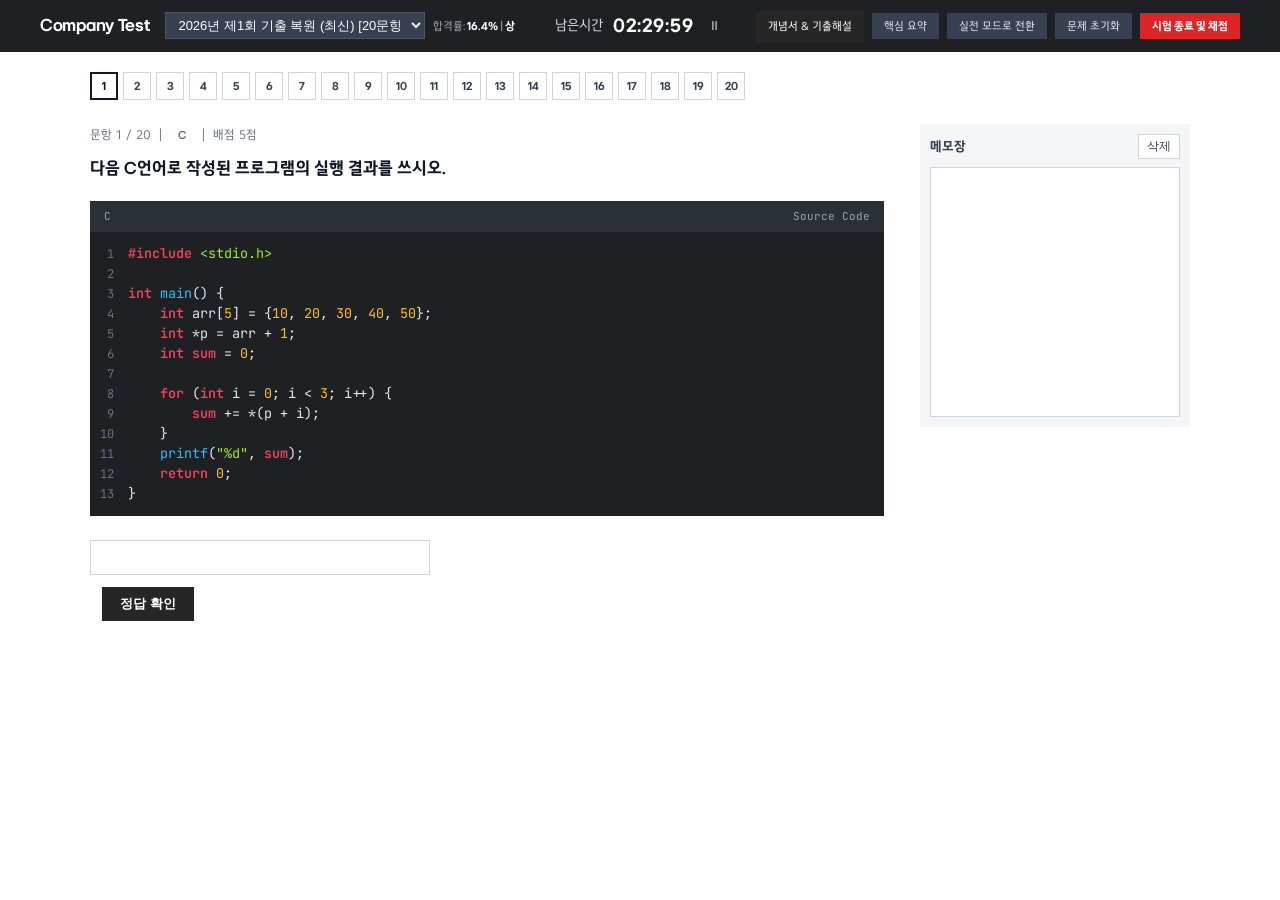
==== commit e7e2511a: "fix: 전수조사 결함 정비 (지문 표 렌더러 복원, 모드 전환/타이머/배점 동기화, 모바일 캔버스 비율 보정)" ====
--- a/index.html
+++ b/index.html
@@ -4,6 +4,7 @@
   <meta charset="UTF-8">
   <meta name="viewport" content="width=device-width, initial-scale=1.0">
   <title>정보처리기사 실기 CBT - 실전 모의고사 &amp; 기출 문제은행</title>
+  <link rel="icon" href="data:image/svg+xml,<svg xmlns=%22http://www.w3.org/2000/svg%22 viewBox=%220 0 100 100%22><text y=%22.9em%22 font-size=%2290%22>📝</text></svg>">
 
   <!-- Preload LG EI Web Fonts -->
   <link rel="preload" href="fonts/LGEIText-Regular.woff2" as="font" type="font/woff2" crossorigin>
@@ -40,8 +41,8 @@
     <div class="header-right-tools">
       <a href="study.html" class="btn-file-load btn-study-link" style="text-decoration:none; display:inline-flex; align-items:center;" title="단원별 개념서 및 기출 해설">개념서 &amp; 기출해설</a>
       <button class="btn-file-load" id="btnOpenCheatsheet">핵심 요약</button>
-      <button class="btn-file-load" id="modePractice">연습 모드</button>
-      <button class="btn-file-load" id="modeReal" style="display:none;">실전 모드</button>
+      <button class="btn-file-load" id="modePractice">실전 모드로 전환</button>
+      <button class="btn-file-load" id="modeReal" style="display:none;">연습 모드로 전환</button>
       <button class="btn-file-load" id="btnResetExam">문제 초기화</button>
       <button class="btn-file-load btn-submit" id="btnSubmitExam">시험 종료 및 채점</button>
     </div>
--- a/styles.css
+++ b/styles.css
@@ -663,6 +663,7 @@
   width: 250px;
   height: 250px;
   display: block;
+  touch-action: none;
 }
 
 /* ==========================================================================
@@ -1200,3 +1201,310 @@
   margin-top: 0;
   flex-shrink: 0;
 }
+
+/* ==========================================================================
+   Galaxy S24 Ultra (412 x 915px) & Mobile Responsive Layout (<= 600px)
+   ========================================================================== */
+@media (max-width: 600px) {
+  body {
+    min-width: 0;
+    overflow-x: hidden;
+  }
+
+  /* 3-Row Compact Header */
+  header.top-header {
+    height: auto;
+    padding: 10px 14px;
+    flex-wrap: wrap;
+    gap: 8px;
+  }
+
+  .header-left-group {
+    display: contents;
+  }
+
+  .header-logo {
+    order: 1;
+    font-size: 16px;
+  }
+
+  .header-center-timer {
+    position: static;
+    transform: none;
+    order: 2;
+    margin-left: auto;
+    gap: 6px;
+  }
+
+  .timer-label {
+    font-size: 12px;
+  }
+
+  .timer-val {
+    font-size: 16px;
+    letter-spacing: 0.5px;
+  }
+
+  .header-subject-tabs {
+    order: 3;
+    width: 100%;
+    flex-direction: column;
+    align-items: stretch;
+    gap: 4px;
+  }
+
+  .exam-select-dropdown {
+    width: 100%;
+    max-width: 100%;
+    font-size: 13px;
+    padding: 7px 10px;
+  }
+
+  .exam-meta-text {
+    font-size: 11.5px;
+    text-align: right;
+  }
+
+  .header-right-tools {
+    order: 4;
+    width: 100%;
+    display: flex;
+    flex-wrap: wrap;
+    gap: 6px;
+  }
+
+  .header-right-tools .btn-file-load {
+    flex: 1 1 calc(50% - 6px);
+    display: inline-flex;
+    align-items: center;
+    justify-content: center;
+    text-align: center;
+    line-height: 1.4;
+    padding: 8px 6px;
+    font-size: 12px;
+  }
+
+  .header-right-tools .btn-file-load.btn-submit {
+    flex: 1 1 100%;
+    padding: 9px 10px;
+    font-size: 13px;
+  }
+
+  /* Retake Alert Banner */
+  .retake-banner {
+    padding: 8px 14px;
+    font-size: 12px;
+    gap: 8px;
+  }
+
+  /* Exam Wrapper & 10x2 Question Boxes Grid */
+  .exam-wrapper {
+    width: 100%;
+    max-width: 100%;
+    padding: 14px 16px 48px 16px;
+  }
+
+  .question-boxes-bar {
+    display: grid;
+    grid-template-columns: repeat(10, 1fr);
+    gap: 4px;
+    margin-bottom: 18px;
+  }
+
+  .q-box {
+    width: 100%;
+    height: 34px;
+    font-size: 12px;
+  }
+
+  /* Main Workspace Stack */
+  .main-workspace {
+    flex-direction: column;
+    gap: 24px;
+  }
+
+  .problem-section {
+    width: 100%;
+  }
+
+  .question-prompt {
+    font-size: 16.5px;
+    margin-bottom: 14px;
+  }
+
+  .passage-text {
+    padding: 12px 14px;
+    margin-bottom: 18px;
+    overflow-x: auto;
+  }
+
+  .passage-text table {
+    display: block;
+    width: 100%;
+    overflow-x: auto;
+    -webkit-overflow-scrolling: touch;
+  }
+
+  .trace-table-container {
+    overflow-x: auto;
+  }
+
+  .trace-table {
+    display: block;
+    width: 100%;
+    overflow-x: auto;
+    -webkit-overflow-scrolling: touch;
+  }
+
+  /* Subjective Input & Controls */
+  .answer-row {
+    width: 100%;
+  }
+
+  .exam-input-text {
+    width: 100%;
+    flex: 1;
+    padding: 10px 12px;
+  }
+
+  .answer-controls {
+    flex-wrap: wrap;
+    justify-content: space-between;
+    gap: 8px;
+  }
+
+  .btn-check-answer {
+    padding: 10px 20px;
+    font-size: 13.5px;
+  }
+
+  .explanation-card {
+    padding: 14px 16px;
+  }
+
+  /* Memo Pad Full-Width Stack */
+  .tools-column {
+    width: 100%;
+  }
+
+  .tool-card {
+    padding: 12px;
+  }
+
+  .tool-header-row {
+    width: 100%;
+    max-width: 100%;
+  }
+
+  .memo-canvas-box {
+    width: 100%;
+    max-width: 100%;
+    height: auto;
+    aspect-ratio: 1 / 1;
+  }
+
+  #memoCanvas {
+    width: 100%;
+    height: auto;
+    aspect-ratio: 1 / 1;
+    touch-action: none;
+  }
+
+  /* Modals (#scoreModal & #cheatsheetModal) */
+  .modal-container {
+    width: 96vw;
+    max-width: 96vw;
+    max-height: 90vh;
+    padding: 16px;
+  }
+
+  .modal-container.cheatsheet-modal-box {
+    width: 96vw;
+    max-width: 96vw;
+    height: 90vh;
+    max-height: 90vh;
+    padding: 0;
+  }
+
+  .cheatsheet-modal-box .modal-header {
+    padding: 12px 16px;
+  }
+
+  .cheatsheet-modal-box .modal-title {
+    font-size: 16px;
+  }
+
+  .cheatsheet-nav-tabs {
+    padding: 0 8px;
+  }
+
+  .cs-tab-btn {
+    padding: 10px 12px;
+    font-size: 13px;
+  }
+
+  .cheatsheet-body-scroll {
+    padding: 14px;
+    gap: 14px;
+  }
+
+  .cs-tab-header {
+    flex-wrap: wrap;
+    gap: 6px;
+  }
+
+  .cs-tab-title {
+    font-size: 16.5px;
+  }
+
+  .cs-sec-header {
+    padding: 10px 14px;
+  }
+
+  .cs-sec-heading {
+    font-size: 15px;
+  }
+
+  .cs-sec-content {
+    padding: 12px 14px;
+  }
+
+  .cs-mnemonic-banner {
+    flex-direction: column;
+    align-items: flex-start;
+    gap: 6px;
+    padding: 10px 12px;
+  }
+
+  .cs-subitem-row {
+    padding-left: 14px;
+    margin-left: 4px;
+  }
+
+  .cheatsheet-modal-box .modal-footer {
+    padding: 12px 16px;
+  }
+
+  /* Score Modal Grids */
+  .category-stats-grid {
+    grid-template-columns: 1fr;
+    gap: 8px;
+  }
+
+  .review-grid {
+    grid-template-columns: repeat(4, 1fr);
+    gap: 6px;
+  }
+
+  .review-item {
+    padding: 6px 4px;
+    font-size: 11.5px;
+  }
+
+  .modal-footer .btn-modal {
+    flex: 1 1 calc(50% - 6px);
+    padding: 9px 10px;
+    font-size: 12.5px;
+  }
+}
+
